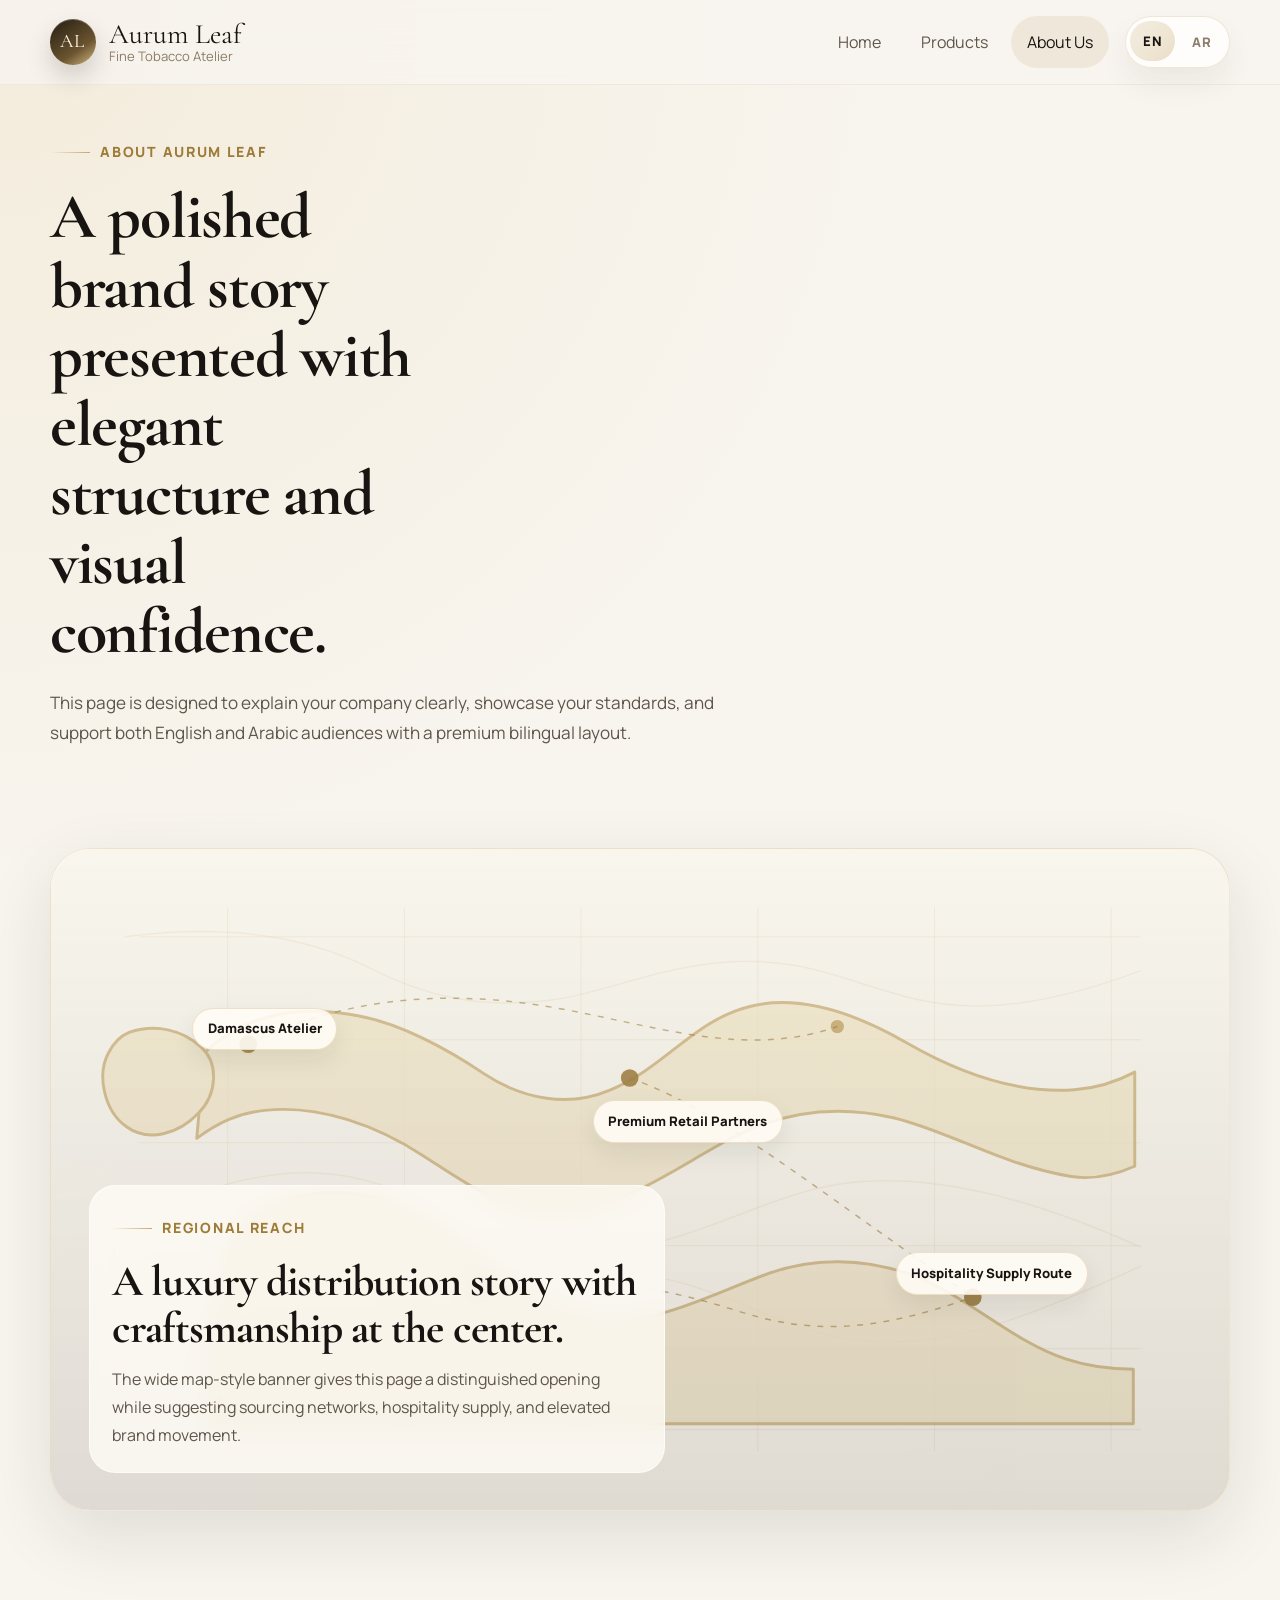
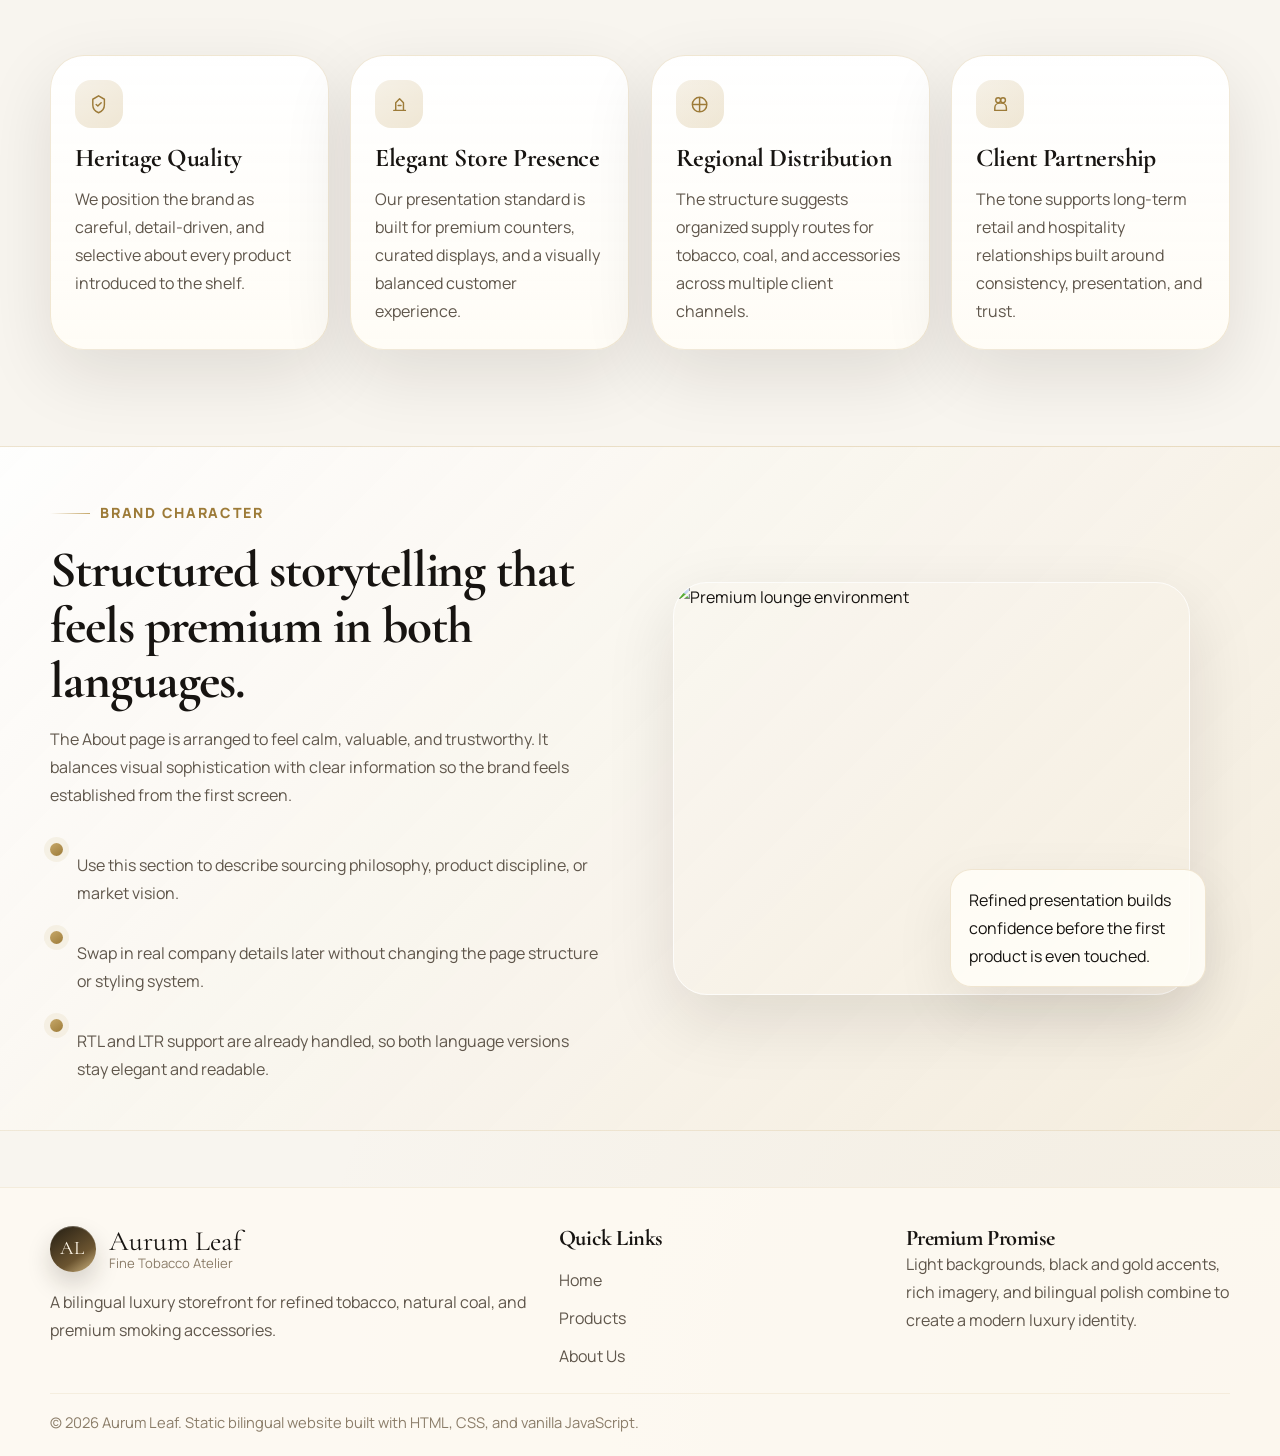
==== about.html @ be34b82a "first commit" ====
<!DOCTYPE html>
<html lang="en" dir="ltr">
<head>
  <meta charset="UTF-8">
  <meta name="viewport" content="width=device-width, initial-scale=1.0">
  <title>Aurum Leaf | About Us</title>
  <link rel="preconnect" href="https://fonts.googleapis.com">
  <link rel="preconnect" href="https://fonts.gstatic.com" crossorigin>
  <link href="https://fonts.googleapis.com/css2?family=Cormorant+Garamond:wght@500;600;700&family=Manrope:wght@400;500;600;700;800&family=Tajawal:wght@400;500;700;800&display=swap" rel="stylesheet">
  <link rel="stylesheet" href="style.css">
  <script src="script.js" defer></script>
</head>
<body data-page="about">
  <header class="site-header">
    <div class="container header-shell">
      <a class="brand" href="index.html" aria-label="Aurum Leaf">
        <span class="brand-mark">AL</span>
        <span class="brand-copy">
          <span class="brand-name">Aurum Leaf</span>
          <span class="brand-tagline" data-i18n="nav.brandTagline">Fine Tobacco Atelier</span>
        </span>
      </a>

      <button
        class="nav-toggle"
        type="button"
        data-nav-toggle
        aria-expanded="false"
        aria-controls="site-navigation-panel"
        aria-label="Open menu"
        data-i18n-aria-label="nav.menuLabel"
      >
        <span class="sr-only" data-i18n="nav.menuLabel">Open menu</span>
        <span class="nav-toggle__bars" aria-hidden="true">
          <span></span>
          <span></span>
          <span></span>
        </span>
      </button>

      <div class="nav-panel" id="site-navigation-panel" data-nav-panel>
        <nav class="site-nav" aria-label="Primary">
          <a class="nav-link" href="index.html" data-i18n="nav.home">Home</a>
          <a class="nav-link" href="products.html" data-i18n="nav.products">Products</a>
          <a class="nav-link is-active" href="about.html" aria-current="page" data-i18n="nav.about">About Us</a>
        </nav>

        <div class="header-actions">
          <div class="lang-switcher" aria-label="Language switcher">
            <button class="lang-option" type="button" data-lang-option="en">EN</button>
            <button class="lang-option" type="button" data-lang-option="ar">AR</button>
          </div>
        </div>
      </div>
    </div>
    <button class="nav-backdrop" type="button" data-nav-backdrop tabindex="-1" aria-hidden="true"></button>
  </header>

  <main>
    <section class="page-hero section section--tight">
      <div class="container">
        <div class="page-hero__shell reveal">
          <div class="page-hero__copy">
            <span class="eyebrow" data-i18n="about.hero.eyebrow">About Aurum Leaf</span>
            <h1 data-i18n="about.hero.title">A polished brand story presented with elegant structure and visual confidence.</h1>
            <p class="lead lead--compact" data-i18n="about.hero.text">This page is designed to explain your company clearly, showcase your standards, and support both English and Arabic audiences with a premium bilingual layout.</p>
          </div>
        </div>
      </div>
    </section>

    <section class="section section--compact">
      <div class="container">
        <div class="map-banner reveal">
          <div class="map-banner__content">
            <span class="eyebrow" data-i18n="about.banner.eyebrow">Regional Reach</span>
            <h2 data-i18n="about.banner.title">A luxury distribution story with craftsmanship at the center.</h2>
            <p data-i18n="about.banner.text">The wide map-style banner gives this page a distinguished opening while suggesting sourcing networks, hospitality supply, and elevated brand movement.</p>
          </div>

          <span class="map-tag map-tag--one" data-i18n="about.banner.tag1">Damascus Atelier</span>
          <span class="map-tag map-tag--two" data-i18n="about.banner.tag2">Premium Retail Partners</span>
          <span class="map-tag map-tag--three" data-i18n="about.banner.tag3">Hospitality Supply Route</span>
        </div>
      </div>
    </section>

    <section class="section">
      <div class="container">
        <div class="info-grid">
          <article class="lux-card info-card reveal">
            <span class="icon-badge" aria-hidden="true">
              <svg viewBox="0 0 24 24" fill="none">
                <path d="M12 3L18 6.5V12.5C18 16.1 15.7 19 12 20.4C8.3 19 6 16.1 6 12.5V6.5L12 3Z" stroke="currentColor" stroke-width="1.5"/>
                <path d="M9.5 11.8L11.2 13.5L14.7 10" stroke="currentColor" stroke-width="1.5" stroke-linecap="round" stroke-linejoin="round"/>
              </svg>
            </span>
            <h3 data-i18n="about.cards.card1.title">Heritage Quality</h3>
            <p data-i18n="about.cards.card1.text">We position the brand as careful, detail-driven, and selective about every product introduced to the shelf.</p>
          </article>

          <article class="lux-card info-card reveal">
            <span class="icon-badge" aria-hidden="true">
              <svg viewBox="0 0 24 24" fill="none">
                <path d="M6 18H18" stroke="currentColor" stroke-width="1.5" stroke-linecap="round"/>
                <path d="M8 18V10L12 6L16 10V18" stroke="currentColor" stroke-width="1.5" stroke-linejoin="round"/>
                <path d="M10.5 13H13.5" stroke="currentColor" stroke-width="1.5" stroke-linecap="round"/>
              </svg>
            </span>
            <h3 data-i18n="about.cards.card2.title">Elegant Store Presence</h3>
            <p data-i18n="about.cards.card2.text">Our presentation standard is built for premium counters, curated displays, and a visually balanced customer experience.</p>
          </article>

          <article class="lux-card info-card reveal">
            <span class="icon-badge" aria-hidden="true">
              <svg viewBox="0 0 24 24" fill="none">
                <path d="M5 12H19" stroke="currentColor" stroke-width="1.5" stroke-linecap="round"/>
                <path d="M12 5V19" stroke="currentColor" stroke-width="1.5" stroke-linecap="round"/>
                <circle cx="12" cy="12" r="7.5" stroke="currentColor" stroke-width="1.5"/>
              </svg>
            </span>
            <h3 data-i18n="about.cards.card3.title">Regional Distribution</h3>
            <p data-i18n="about.cards.card3.text">The structure suggests organized supply routes for tobacco, coal, and accessories across multiple client channels.</p>
          </article>

          <article class="lux-card info-card reveal">
            <span class="icon-badge" aria-hidden="true">
              <svg viewBox="0 0 24 24" fill="none">
                <path d="M6 15.5C6 12.7 8.2 10.5 11 10.5H13C15.8 10.5 18 12.7 18 15.5V18H6V15.5Z" stroke="currentColor" stroke-width="1.5"/>
                <circle cx="9.5" cy="7.5" r="2.5" stroke="currentColor" stroke-width="1.5"/>
                <circle cx="14.5" cy="7.5" r="2.5" stroke="currentColor" stroke-width="1.5"/>
              </svg>
            </span>
            <h3 data-i18n="about.cards.card4.title">Client Partnership</h3>
            <p data-i18n="about.cards.card4.text">The tone supports long-term retail and hospitality relationships built around consistency, presentation, and trust.</p>
          </article>
        </div>
      </div>
    </section>

    <section class="section section-contrast">
      <div class="container about-story">
        <div class="about-copy reveal">
          <span class="eyebrow" data-i18n="about.story.eyebrow">Brand Character</span>
          <h2 data-i18n="about.story.title">Structured storytelling that feels premium in both languages.</h2>
          <p data-i18n="about.story.text">The About page is arranged to feel calm, valuable, and trustworthy. It balances visual sophistication with clear information so the brand feels established from the first screen.</p>

          <div class="story-points">
            <div class="story-point">
              <span class="story-point__marker"></span>
              <p data-i18n="about.story.point1">Use this section to describe sourcing philosophy, product discipline, or market vision.</p>
            </div>
            <div class="story-point">
              <span class="story-point__marker"></span>
              <p data-i18n="about.story.point2">Swap in real company details later without changing the page structure or styling system.</p>
            </div>
            <div class="story-point">
              <span class="story-point__marker"></span>
              <p data-i18n="about.story.point3">RTL and LTR support are already handled, so both language versions stay elegant and readable.</p>
            </div>
          </div>
        </div>

        <div class="about-visual reveal">
          <figure class="about-figure">
            <img
              src="https://images.pexels.com/photos/28865193/pexels-photo-28865193.jpeg?auto=compress&cs=tinysrgb&w=1400"
              alt="Premium lounge environment"
              data-i18n-alt="about.images.storyAlt"
              loading="lazy"
            >
          </figure>
          <div class="quote-card" data-i18n="about.story.quote">Refined presentation builds confidence before the first product is even touched.</div>
        </div>
      </div>
    </section>
  </main>

  <footer class="site-footer">
    <div class="container footer-grid">
      <div>
        <a class="brand brand--footer" href="index.html" aria-label="Aurum Leaf">
          <span class="brand-mark">AL</span>
          <span class="brand-copy">
            <span class="brand-name">Aurum Leaf</span>
            <span class="brand-tagline" data-i18n="nav.brandTagline">Fine Tobacco Atelier</span>
          </span>
        </a>
        <p class="footer-text" data-i18n="footer.description">A bilingual luxury storefront for refined tobacco, natural coal, and premium smoking accessories.</p>
      </div>

      <div>
        <h2 class="footer-title" data-i18n="footer.linksTitle">Quick Links</h2>
        <div class="footer-links">
          <a href="index.html" data-i18n="nav.home">Home</a>
          <a href="products.html" data-i18n="nav.products">Products</a>
          <a href="about.html" data-i18n="nav.about">About Us</a>
        </div>
      </div>

      <div>
        <h2 class="footer-title" data-i18n="footer.promiseTitle">Premium Promise</h2>
        <p class="footer-text" data-i18n="footer.promiseText">Light backgrounds, black and gold accents, rich imagery, and bilingual polish combine to create a modern luxury identity.</p>
      </div>
    </div>

    <div class="container footer-bottom">
      <p class="footer-copy" data-footer-copy></p>
    </div>
  </footer>
</body>
</html>
---- style.css ----
:root {
  --bg: #f8f5ef;
  --bg-elevated: #fffdfa;
  --bg-soft: #f3ede2;
  --surface: rgba(255, 253, 248, 0.94);
  --surface-strong: rgba(255, 255, 255, 0.98);
  --text: #171411;
  --text-soft: #5f564b;
  --text-muted: #8b7d69;
  --border: rgba(198, 168, 106, 0.26);
  --border-strong: rgba(198, 168, 106, 0.5);
  --gold: #c6a86a;
  --gold-deep: #9d7b38;
  --shadow-soft: 0 22px 60px rgba(27, 19, 6, 0.08);
  --shadow-card: 0 24px 70px rgba(24, 18, 8, 0.11);
  --shadow-hover: 0 26px 80px rgba(18, 13, 5, 0.16);
  --radius-md: 22px;
  --radius-lg: 34px;
  --radius-full: 999px;
  --container: min(1180px, calc(100% - 2rem));
  --font-display: "Cormorant Garamond", Georgia, serif;
  --font-sans: "Manrope", "Segoe UI", sans-serif;
  --font-ar-heading: "Tajawal", sans-serif;
  --font-ar-body: "Tajawal", sans-serif;
  --transition: 240ms ease;
}

*,
*::before,
*::after {
  box-sizing: border-box;
}

html {
  scroll-behavior: smooth;
}

body {
  margin: 0;
  min-height: 100vh;
  background:
    radial-gradient(circle at top left, rgba(224, 196, 133, 0.18), transparent 28%),
    radial-gradient(circle at bottom right, rgba(198, 168, 106, 0.12), transparent 30%),
    var(--bg);
  color: var(--text);
  font-family: var(--font-sans);
  line-height: 1.75;
  text-align: start;
}

html[lang="ar"] body {
  font-family: var(--font-ar-body);
}

img {
  display: block;
  max-width: 100%;
}

a {
  color: inherit;
  text-decoration: none;
}

button,
input,
select {
  font: inherit;
}

button {
  border: 0;
  background: none;
  cursor: pointer;
}

h1,
h2,
h3,
h4 {
  margin: 0;
  font-family: var(--font-display);
  font-weight: 700;
  line-height: 1.08;
  letter-spacing: -0.02em;
}

html[lang="ar"] h1,
html[lang="ar"] h2,
html[lang="ar"] h3,
html[lang="ar"] h4,
html[lang="ar"] .eyebrow,
html[lang="ar"] .footer-title,
html[lang="ar"] .brand-name {
  font-family: var(--font-ar-heading);
  letter-spacing: 0;
}

p {
  margin: 0;
}

::selection {
  background: rgba(198, 168, 106, 0.28);
}

.container {
  width: var(--container);
  margin-inline: auto;
}

.section {
  padding-block: 4.5rem;
}

.section--compact {
  padding-block: 2.75rem 4.5rem;
}

.section--tight {
  padding-block: 2rem 3.5rem;
}

.section-contrast {
  position: relative;
}

.section-contrast::before {
  content: "";
  position: absolute;
  inset: 1.5rem 0;
  background:
    linear-gradient(135deg, rgba(255, 255, 255, 0.92), rgba(244, 236, 220, 0.8)),
    var(--bg-soft);
  border-block: 1px solid var(--border);
  z-index: -1;
}

.site-header {
  position: sticky;
  top: 0;
  z-index: 30;
  backdrop-filter: blur(18px);
  background: rgba(248, 245, 239, 0.82);
  border-bottom: 1px solid rgba(198, 168, 106, 0.14);
}

.header-shell {
  display: flex;
  align-items: center;
  justify-content: space-between;
  gap: 1.25rem;
  padding-block: 1rem;
}

.brand {
  display: inline-flex;
  align-items: center;
  gap: 0.85rem;
  min-width: 0;
}

.brand-mark {
  display: grid;
  place-items: center;
  inline-size: 2.85rem;
  block-size: 2.85rem;
  border-radius: 50%;
  background: linear-gradient(145deg, #231d12, #6b5430 65%, #d4ba85);
  color: #fff7e8;
  font-family: var(--font-display);
  font-size: 1.2rem;
  letter-spacing: 0.08em;
  box-shadow: inset 0 1px 0 rgba(255, 255, 255, 0.25), 0 12px 24px rgba(35, 29, 18, 0.18);
}

.brand-copy {
  display: flex;
  flex-direction: column;
  min-width: 0;
}

.brand-name {
  font-family: var(--font-display);
  font-size: 1.75rem;
  line-height: 1;
}

.brand-tagline {
  color: var(--text-muted);
  font-size: 0.82rem;
  line-height: 1.25;
}

html[lang="ar"] .brand-tagline,
html[lang="ar"] .nav-link,
html[lang="ar"] .button,
html[lang="ar"] .lang-option {
  font-family: var(--font-ar-body);
}

.site-nav {
  display: flex;
  flex-wrap: wrap;
  justify-content: center;
  gap: 0.45rem;
}

.nav-panel {
  display: flex;
  align-items: center;
  gap: 1rem;
}

.nav-toggle,
.nav-backdrop {
  display: none;
}

.nav-toggle {
  align-items: center;
  justify-content: center;
  inline-size: 3.25rem;
  block-size: 3.25rem;
  border: 1px solid var(--border);
  border-radius: 50%;
  background: rgba(255, 255, 255, 0.84);
  box-shadow: 0 16px 34px rgba(35, 29, 18, 0.08);
  transition: transform var(--transition), box-shadow var(--transition), border-color var(--transition);
}

.nav-toggle:hover,
.nav-toggle:focus-visible {
  transform: translateY(-2px);
  border-color: var(--border-strong);
  box-shadow: 0 20px 38px rgba(35, 29, 18, 0.12);
}

.nav-toggle__bars {
  display: inline-flex;
  flex-direction: column;
  gap: 0.28rem;
}

.nav-toggle__bars span {
  display: block;
  inline-size: 1.1rem;
  block-size: 2px;
  border-radius: 999px;
  background: var(--text);
  transition: transform var(--transition), opacity var(--transition);
}

.sr-only {
  position: absolute;
  inline-size: 1px;
  block-size: 1px;
  padding: 0;
  margin: -1px;
  overflow: hidden;
  clip: rect(0, 0, 0, 0);
  white-space: nowrap;
  border: 0;
}

.nav-link {
  padding: 0.75rem 1rem;
  border-radius: var(--radius-full);
  color: var(--text-soft);
  transition: color var(--transition), background-color var(--transition), transform var(--transition);
}

.nav-link:hover,
.nav-link:focus-visible {
  color: var(--text);
  background: rgba(198, 168, 106, 0.11);
  transform: translateY(-1px);
}

.nav-link.is-active {
  color: var(--text);
  background: rgba(198, 168, 106, 0.16);
}

.header-actions {
  display: flex;
  align-items: center;
}

.lang-switcher {
  display: inline-flex;
  align-items: center;
  gap: 0.25rem;
  padding: 0.28rem;
  direction: ltr;
  border: 1px solid var(--border);
  border-radius: var(--radius-full);
  background: rgba(255, 255, 255, 0.82);
  box-shadow: 0 16px 30px rgba(35, 29, 18, 0.06);
}

.lang-option {
  padding: 0.55rem 0.8rem;
  border-radius: var(--radius-full);
  color: var(--text-muted);
  font-size: 0.82rem;
  font-weight: 800;
  letter-spacing: 0.06em;
  transition: background-color var(--transition), color var(--transition), transform var(--transition);
}

.lang-option:hover,
.lang-option:focus-visible {
  color: var(--text);
}

.lang-option.is-active {
  background: linear-gradient(135deg, rgba(198, 168, 106, 0.18), rgba(198, 168, 106, 0.36));
  color: var(--text);
  transform: translateY(-1px);
}

.hero {
  padding-block: 4.5rem 3rem;
}

.hero-grid {
  display: grid;
  grid-template-columns: minmax(0, 1.02fr) minmax(0, 0.98fr);
  align-items: center;
  gap: 3rem;
}

.eyebrow {
  display: inline-flex;
  align-items: center;
  gap: 0.65rem;
  margin-bottom: 1.1rem;
  color: var(--gold-deep);
  font-size: 0.88rem;
  font-weight: 800;
  letter-spacing: 0.12em;
  text-transform: uppercase;
}

.eyebrow::before {
  content: "";
  inline-size: 2.5rem;
  block-size: 1px;
  background: linear-gradient(to right, transparent, var(--gold));
}

.hero-copy h1,
.page-hero h1 {
  max-width: 12ch;
  font-size: clamp(3rem, 5vw, 5.4rem);
}

.lead {
  max-width: 62ch;
  margin-top: 1.35rem;
  color: var(--text-soft);
  font-size: 1.07rem;
}

.lead--compact {
  max-width: 70ch;
}

.hero-actions,
.cta-actions {
  display: flex;
  flex-wrap: wrap;
  gap: 1rem;
  margin-top: 2rem;
}

.button {
  display: inline-flex;
  align-items: center;
  justify-content: center;
  min-inline-size: 11.5rem;
  padding: 0.95rem 1.45rem;
  border-radius: var(--radius-full);
  border: 1px solid transparent;
  font-weight: 800;
  letter-spacing: 0.02em;
  transition: transform var(--transition), box-shadow var(--transition), background-color var(--transition), border-color var(--transition), color var(--transition);
}

.button:hover,
.button:focus-visible {
  transform: translateY(-3px);
}

.button-primary {
  border-color: rgba(198, 168, 106, 0.38);
  background:
    linear-gradient(135deg, rgba(255, 255, 255, 0.98) 0%, rgba(251, 245, 229, 0.98) 32%, rgba(226, 196, 133, 0.96) 68%, rgba(255, 253, 247, 0.98) 100%);
  color: var(--text);
  box-shadow: 0 18px 40px rgba(198, 168, 106, 0.22);
}

.button-primary:hover,
.button-primary:focus-visible {
  border-color: rgba(198, 168, 106, 0.56);
  box-shadow: 0 22px 48px rgba(198, 168, 106, 0.28);
}

.button-secondary {
  border-color: rgba(23, 20, 17, 0.12);
  background: rgba(255, 255, 255, 0.84);
  color: var(--text);
  box-shadow: 0 16px 32px rgba(23, 20, 17, 0.06);
}

.button-secondary:hover,
.button-secondary:focus-visible {
  border-color: var(--border-strong);
}

.hero-stats {
  display: grid;
  grid-template-columns: repeat(3, minmax(0, 1fr));
  gap: 1rem;
  margin-top: 2.35rem;
}

.stat-card {
  padding: 1.3rem;
  border: 1px solid var(--border);
  border-radius: var(--radius-md);
  background: var(--surface);
  box-shadow: var(--shadow-soft);
}

.stat-card strong {
  display: block;
  margin-bottom: 0.35rem;
  font-size: 1.7rem;
  font-weight: 800;
}

.stat-card span {
  color: var(--text-soft);
  font-size: 0.92rem;
}

.hero-visual {
  position: relative;
  min-height: 42rem;
}

.hero-glow {
  position: absolute;
  border-radius: 50%;
  filter: blur(10px);
}

.hero-glow--top {
  inset-block-start: 0.5rem;
  inset-inline-start: 2rem;
  inline-size: 14rem;
  block-size: 14rem;
  background: rgba(198, 168, 106, 0.22);
}

.hero-glow--bottom {
  inset-block-end: 1rem;
  inset-inline-end: 1rem;
  inline-size: 12rem;
  block-size: 12rem;
  background: rgba(23, 20, 17, 0.08);
}

.hero-card {
  position: absolute;
  overflow: hidden;
  border-radius: 2rem;
  border: 1px solid rgba(255, 255, 255, 0.75);
  background: rgba(255, 255, 255, 0.42);
  box-shadow: var(--shadow-card);
}

.hero-card img,
.category-media img,
.story-figure img,
.editorial-media img,
.product-media img,
.about-figure img {
  inline-size: 100%;
  block-size: 100%;
  object-fit: cover;
}

.hero-card--large {
  inset-block-start: 1rem;
  inset-inline-end: 3.5rem;
  inline-size: min(100%, 29rem);
  block-size: 32rem;
}

.hero-card--upper {
  inset-block-start: 0;
  inset-inline-start: 0;
  inline-size: 12rem;
  block-size: 15rem;
}

.hero-card--lower {
  inset-block-end: 0;
  inset-inline-start: 4.5rem;
  inline-size: 12rem;
  block-size: 14rem;
}

.floating-brief {
  position: absolute;
  inset-block-end: 2.25rem;
  inset-inline-start: 0;
  max-inline-size: 17rem;
  padding: 1.25rem 1.35rem;
  border: 1px solid var(--border);
  border-radius: 1.5rem;
  background: rgba(255, 252, 245, 0.92);
  box-shadow: var(--shadow-card);
}

.floating-label {
  display: inline-block;
  margin-bottom: 0.55rem;
  color: var(--gold-deep);
  font-size: 0.82rem;
  font-weight: 800;
  letter-spacing: 0.08em;
  text-transform: uppercase;
}

.section-heading {
  max-width: 48rem;
  margin-bottom: 2rem;
}

.section-heading h2 {
  font-size: clamp(2.25rem, 4vw, 3.65rem);
}

.section-heading p {
  margin-top: 1rem;
  color: var(--text-soft);
}

.lux-card {
  overflow: hidden;
  border: 1px solid var(--border);
  border-radius: var(--radius-lg);
  background:
    linear-gradient(180deg, rgba(255, 255, 255, 0.96), rgba(255, 252, 245, 0.9)),
    var(--surface-strong);
  box-shadow: var(--shadow-card);
  transition: transform 280ms ease, box-shadow 280ms ease, border-color 280ms ease;
}

.lux-card:hover,
.lux-card:focus-within {
  transform: translateY(-8px);
  border-color: var(--border-strong);
  box-shadow: var(--shadow-hover);
}

.category-grid,
.showcase-grid,
.info-grid,
.product-grid {
  display: grid;
  gap: 1.35rem;
}

.category-grid {
  grid-template-columns: repeat(3, minmax(0, 1fr));
}

.category-card {
  display: flex;
  flex-direction: column;
}

.category-media {
  aspect-ratio: 4 / 3;
}

.category-body,
.highlight-card,
.info-card,
.product-body {
  padding: 1.5rem;
}

.icon-badge {
  display: inline-grid;
  place-items: center;
  inline-size: 3rem;
  block-size: 3rem;
  margin-bottom: 1rem;
  border-radius: 1rem;
  background: linear-gradient(145deg, rgba(198, 168, 106, 0.16), rgba(198, 168, 106, 0.28));
  color: var(--gold-deep);
}

.icon-badge svg,
.feature-icon svg {
  inline-size: 1.45rem;
  block-size: 1.45rem;
}

.category-body h3,
.highlight-card h3,
.info-card h3,
.product-body h3,
.feature-card h3 {
  font-size: 1.6rem;
}

.category-body p,
.highlight-card p,
.info-card p,
.product-body p,
.feature-card p {
  margin-top: 0.8rem;
  color: var(--text-soft);
}

.category-meta {
  display: inline-flex;
  margin-top: 1rem;
  padding: 0.45rem 0.8rem;
  border-radius: var(--radius-full);
  background: rgba(198, 168, 106, 0.12);
  color: var(--gold-deep);
  font-size: 0.88rem;
  font-weight: 700;
}

.story-grid,
.editorial-panel,
.about-story {
  display: grid;
  grid-template-columns: minmax(0, 0.96fr) minmax(0, 1.04fr);
  align-items: center;
  gap: 2rem;
}

.story-media,
.about-visual {
  position: relative;
}

.story-figure,
.about-figure {
  overflow: hidden;
  border-radius: var(--radius-lg);
  border: 1px solid rgba(255, 255, 255, 0.75);
  box-shadow: var(--shadow-card);
}

.story-figure {
  aspect-ratio: 4 / 5;
}

.about-figure {
  aspect-ratio: 5 / 4;
}

.story-badge,
.quote-card {
  position: absolute;
  inset-block-end: 1.5rem;
  inset-inline-end: 1.5rem;
  max-inline-size: 16rem;
  padding: 1rem 1.15rem;
  border-radius: 1.35rem;
  border: 1px solid var(--border);
  background: rgba(255, 253, 247, 0.9);
  box-shadow: var(--shadow-soft);
  color: var(--text);
}

.story-copy h2,
.editorial-copy h2,
.about-copy h2 {
  font-size: clamp(2.15rem, 4vw, 3.45rem);
}

.story-copy p,
.editorial-copy p,
.about-copy p {
  margin-top: 1rem;
  color: var(--text-soft);
}

.feature-stack,
.story-points {
  display: grid;
  gap: 1rem;
  margin-top: 1.6rem;
}

.feature-card {
  display: flex;
  align-items: flex-start;
  gap: 1rem;
  padding: 1.15rem 1.2rem;
  border: 1px solid var(--border);
  border-radius: 1.4rem;
  background: rgba(255, 255, 255, 0.8);
}

.feature-icon {
  display: inline-grid;
  place-items: center;
  flex: 0 0 auto;
  inline-size: 3rem;
  block-size: 3rem;
  border-radius: 1rem;
  background: rgba(198, 168, 106, 0.15);
  color: var(--gold-deep);
}

.showcase-grid {
  grid-template-columns: repeat(3, minmax(0, 1fr));
  margin-bottom: 1.35rem;
}

.editorial-panel {
  overflow: hidden;
  padding: 1.2rem;
  border: 1px solid var(--border);
  border-radius: calc(var(--radius-lg) + 0.4rem);
  background:
    linear-gradient(135deg, rgba(255, 255, 255, 0.94), rgba(244, 236, 219, 0.86)),
    var(--surface-strong);
  box-shadow: var(--shadow-card);
}

.editorial-copy {
  padding: 1.1rem;
}

.editorial-media {
  overflow: hidden;
  min-height: 25rem;
  border-radius: 1.85rem;
}

.cta-band {
  display: flex;
  flex-wrap: wrap;
  align-items: center;
  justify-content: space-between;
  gap: 1.5rem;
  padding: 2rem;
  border: 1px solid var(--border);
  border-radius: calc(var(--radius-lg) + 0.25rem);
  background:
    linear-gradient(135deg, rgba(255, 255, 255, 0.97), rgba(241, 232, 213, 0.9)),
    var(--surface-strong);
  box-shadow: var(--shadow-card);
}

.page-hero {
  padding-block-start: 3rem;
}

.page-hero__shell {
  display: grid;
  gap: 1rem;
}

.page-ribbons {
  display: flex;
  flex-wrap: wrap;
  gap: 0.75rem;
}

.ribbon-chip {
  display: inline-flex;
  align-items: center;
  padding: 0.58rem 0.95rem;
  border-radius: var(--radius-full);
  background: rgba(198, 168, 106, 0.12);
  color: var(--gold-deep);
  font-size: 0.88rem;
  font-weight: 700;
}

.filter-shell {
  padding: 1.5rem;
  border: 1px solid var(--border);
  border-radius: calc(var(--radius-lg) + 0.2rem);
  background: rgba(255, 255, 255, 0.88);
  box-shadow: var(--shadow-card);
}

.filter-grid {
  display: grid;
  grid-template-columns: minmax(0, 1.25fr) repeat(2, minmax(0, 0.7fr));
  gap: 1rem;
}

.filter-control {
  display: flex;
  flex-direction: column;
  gap: 0.55rem;
}

.filter-control label {
  color: var(--text);
  font-size: 0.95rem;
  font-weight: 700;
}

.filter-control input,
.filter-control select {
  inline-size: 100%;
  padding: 0.95rem 1rem;
  border: 1px solid rgba(23, 20, 17, 0.08);
  border-radius: 1rem;
  background: rgba(248, 245, 239, 0.95);
  color: var(--text);
  transition: border-color var(--transition), box-shadow var(--transition), transform var(--transition);
}

.filter-control input:focus,
.filter-control select:focus {
  outline: none;
  border-color: var(--border-strong);
  box-shadow: 0 0 0 4px rgba(198, 168, 106, 0.14);
}

.results-meta {
  display: flex;
  flex-wrap: wrap;
  align-items: center;
  justify-content: space-between;
  gap: 0.8rem;
  margin-top: 1.1rem;
  padding-top: 1.1rem;
  border-top: 1px solid rgba(198, 168, 106, 0.18);
}

.results-meta p {
  color: var(--text-soft);
}

.results-count {
  color: var(--text);
  font-size: 1rem;
}

.product-grid {
  grid-template-columns: repeat(4, minmax(0, 1fr));
  margin-top: 1.5rem;
}

.product-card {
  display: flex;
  flex-direction: column;
  overflow: hidden;
  border: 1px solid var(--border);
  border-radius: 2rem;
  background: rgba(255, 255, 255, 0.92);
  box-shadow: var(--shadow-card);
  transition: transform 280ms ease, box-shadow 280ms ease, border-color 280ms ease;
}

.product-card:hover,
.product-card:focus-visible {
  transform: translateY(-8px);
  border-color: var(--border-strong);
  box-shadow: var(--shadow-hover);
}

.product-link {
  color: inherit;
}

.product-media {
  position: relative;
  aspect-ratio: 4 / 4.2;
  overflow: hidden;
}

.product-type-badge {
  position: absolute;
  inset-block-start: 1rem;
  inset-inline-start: 1rem;
  padding: 0.45rem 0.8rem;
  border-radius: var(--radius-full);
  background: rgba(255, 252, 245, 0.92);
  border: 1px solid var(--border);
  color: var(--gold-deep);
  font-size: 0.82rem;
  font-weight: 800;
}

.product-body {
  display: flex;
  flex-direction: column;
  gap: 0.95rem;
  flex: 1;
}

.product-meta {
  display: flex;
  flex-wrap: wrap;
  gap: 0.6rem;
}

.product-meta span {
  padding: 0.42rem 0.72rem;
  border-radius: var(--radius-full);
  background: rgba(198, 168, 106, 0.11);
  color: var(--text-soft);
  font-size: 0.82rem;
  font-weight: 700;
}

.product-link__footer {
  display: inline-flex;
  align-items: center;
  gap: 0.55rem;
  margin-top: auto;
  color: var(--gold-deep);
  font-size: 0.9rem;
  font-weight: 800;
}

.product-link__footer::after {
  content: "›";
  font-size: 1.15rem;
}

html[dir="rtl"] .product-link__footer::after {
  content: "‹";
}

.product-empty {
  grid-column: 1 / -1;
  padding: 2rem;
  border: 1px dashed var(--border-strong);
  border-radius: var(--radius-lg);
  background: rgba(255, 255, 255, 0.76);
  text-align: center;
}

.product-empty h3 {
  font-size: 2rem;
}

.product-empty p {
  margin-top: 0.75rem;
  color: var(--text-soft);
}

.product-detail-shell {
  display: grid;
  grid-template-columns: minmax(0, 0.92fr) minmax(0, 1.08fr);
  gap: 1.5rem;
  align-items: start;
}

.detail-gallery,
.detail-copy {
  border: 1px solid var(--border);
  border-radius: calc(var(--radius-lg) + 0.15rem);
  background:
    linear-gradient(180deg, rgba(255, 255, 255, 0.96), rgba(255, 252, 245, 0.9)),
    var(--surface-strong);
  box-shadow: var(--shadow-card);
}

.detail-gallery {
  padding: 1.1rem;
}

.detail-stage {
  position: relative;
  aspect-ratio: 4 / 4.4;
  overflow: hidden;
  border-radius: 1.85rem;
  background: rgba(245, 238, 225, 0.92);
}

.detail-stage img {
  inline-size: 100%;
  block-size: 100%;
  object-fit: cover;
}

.detail-gallery__actions {
  position: absolute;
  inset-inline: 1rem;
  inset-block-end: 1rem;
  display: flex;
  align-items: center;
  justify-content: space-between;
  gap: 0.8rem;
}

.detail-counter {
  padding: 0.45rem 0.8rem;
  border-radius: var(--radius-full);
  background: rgba(255, 252, 246, 0.88);
  border: 1px solid rgba(198, 168, 106, 0.24);
  color: var(--text);
  font-size: 0.84rem;
  font-weight: 800;
}

.detail-controls {
  display: flex;
  gap: 0.6rem;
}

.detail-control {
  display: inline-grid;
  place-items: center;
  inline-size: 2.8rem;
  block-size: 2.8rem;
  border: 1px solid rgba(198, 168, 106, 0.3);
  border-radius: 50%;
  background: rgba(255, 252, 246, 0.9);
  color: var(--text);
  font-size: 1.2rem;
  font-weight: 800;
  box-shadow: 0 12px 26px rgba(35, 29, 18, 0.08);
  transition: transform var(--transition), box-shadow var(--transition), border-color var(--transition);
}

.detail-control:hover,
.detail-control:focus-visible {
  transform: translateY(-2px);
  border-color: var(--border-strong);
  box-shadow: 0 16px 30px rgba(35, 29, 18, 0.12);
}

.detail-thumbnails {
  display: grid;
  grid-template-columns: repeat(3, minmax(0, 1fr));
  gap: 0.75rem;
  margin-top: 0.95rem;
}

.detail-thumbnail {
  overflow: hidden;
  padding: 0;
  border: 1px solid rgba(198, 168, 106, 0.22);
  border-radius: 1.2rem;
  background: rgba(255, 255, 255, 0.84);
  opacity: 0.8;
  transition: transform var(--transition), opacity var(--transition), border-color var(--transition), box-shadow var(--transition);
}

.detail-thumbnail img {
  inline-size: 100%;
  aspect-ratio: 1 / 1;
  object-fit: cover;
}

.detail-thumbnail.is-active,
.detail-thumbnail:hover,
.detail-thumbnail:focus-visible {
  opacity: 1;
  transform: translateY(-2px);
  border-color: var(--border-strong);
  box-shadow: 0 16px 30px rgba(35, 29, 18, 0.08);
}

.detail-copy {
  padding: 1.65rem;
}

.detail-topbar {
  display: flex;
  flex-wrap: wrap;
  justify-content: space-between;
  gap: 1rem;
  margin-bottom: 1.1rem;
}

.detail-back {
  display: inline-flex;
  align-items: center;
  gap: 0.45rem;
  color: var(--gold-deep);
  font-size: 0.92rem;
  font-weight: 800;
}

.detail-back::before {
  content: "‹";
  font-size: 1.2rem;
}

html[dir="rtl"] .detail-back::before {
  content: "›";
}

.detail-category {
  display: inline-flex;
  align-items: center;
  padding: 0.45rem 0.8rem;
  border-radius: var(--radius-full);
  background: rgba(198, 168, 106, 0.12);
  color: var(--gold-deep);
  font-size: 0.84rem;
  font-weight: 800;
}

.detail-copy h2 {
  font-size: clamp(2.4rem, 4vw, 3.9rem);
}

.detail-subtitle {
  margin-top: 0.85rem;
  color: var(--gold-deep);
  font-size: 1.02rem;
  font-weight: 700;
}

.detail-description {
  margin-top: 1rem;
  color: var(--text-soft);
}

.detail-meta {
  display: flex;
  flex-wrap: wrap;
  gap: 0.75rem;
  margin-top: 1.35rem;
}

.detail-meta span {
  padding: 0.55rem 0.85rem;
  border-radius: var(--radius-full);
  background: rgba(198, 168, 106, 0.11);
  color: var(--text);
  font-size: 0.88rem;
  font-weight: 700;
}

.detail-block {
  margin-top: 1.25rem;
  padding: 1.25rem;
  border: 1px solid rgba(198, 168, 106, 0.2);
  border-radius: 1.4rem;
  background: rgba(255, 255, 255, 0.78);
}

.detail-block h3 {
  font-size: 1.5rem;
}

.detail-block p {
  margin-top: 0.8rem;
  color: var(--text-soft);
}

.detail-highlights {
  display: grid;
  gap: 0.85rem;
  margin: 1rem 0 0;
  padding: 0;
  list-style: none;
}

.detail-highlights li {
  display: flex;
  align-items: flex-start;
  gap: 0.75rem;
  color: var(--text-soft);
}

.detail-highlights li::before {
  content: "";
  flex: 0 0 auto;
  inline-size: 0.75rem;
  block-size: 0.75rem;
  margin-top: 0.45rem;
  border-radius: 50%;
  background: linear-gradient(145deg, var(--gold), var(--gold-deep));
  box-shadow: 0 0 0 5px rgba(198, 168, 106, 0.12);
}

.detail-not-found {
  padding: 2rem;
  border: 1px solid var(--border);
  border-radius: calc(var(--radius-lg) + 0.15rem);
  background: rgba(255, 255, 255, 0.88);
  box-shadow: var(--shadow-card);
  text-align: center;
}

.detail-not-found h2 {
  font-size: 2.35rem;
}

.detail-not-found p {
  margin-top: 0.85rem;
  color: var(--text-soft);
}

.detail-not-found .button {
  margin-top: 1.4rem;
}

.map-banner {
  position: relative;
  overflow: hidden;
  display: flex;
  align-items: flex-end;
  aspect-ratio: 16 / 9;
  padding: clamp(1.5rem, 3vw, 2.35rem);
  border: 1px solid var(--border);
  border-radius: calc(var(--radius-lg) + 0.4rem);
  background:
    linear-gradient(145deg, rgba(255, 255, 255, 0.94), rgba(244, 236, 219, 0.8)),
    var(--surface-strong);
  box-shadow: var(--shadow-card);
}

.map-banner::before {
  content: "";
  position: absolute;
  inset: 0;
  background:
    linear-gradient(180deg, rgba(255, 255, 255, 0.05), rgba(23, 20, 17, 0.12)),
    url("./assets/world-map.svg") center/cover no-repeat;
  opacity: 0.95;
}

.map-banner__content {
  position: relative;
  z-index: 1;
  max-inline-size: 36rem;
  padding: 1.4rem;
  border: 1px solid rgba(255, 255, 255, 0.65);
  border-radius: 1.65rem;
  background: rgba(255, 253, 247, 0.78);
  backdrop-filter: blur(10px);
}

.map-banner__content h2 {
  font-size: clamp(2rem, 3.4vw, 3.35rem);
}

.map-banner__content p {
  margin-top: 0.85rem;
  color: var(--text-soft);
}

.map-tag {
  position: absolute;
  z-index: 1;
  padding: 0.55rem 0.9rem;
  border-radius: var(--radius-full);
  border: 1px solid rgba(198, 168, 106, 0.32);
  background: rgba(255, 252, 246, 0.9);
  color: var(--text);
  font-size: 0.82rem;
  font-weight: 800;
  box-shadow: 0 10px 24px rgba(23, 20, 17, 0.08);
}

.map-tag--one {
  top: 24%;
  left: 12%;
}

.map-tag--two {
  top: 38%;
  left: 46%;
}

.map-tag--three {
  top: 61%;
  right: 12%;
}

.info-grid {
  grid-template-columns: repeat(4, minmax(0, 1fr));
}

.story-point {
  display: flex;
  align-items: flex-start;
  gap: 0.85rem;
}

.story-point__marker {
  flex: 0 0 auto;
  inline-size: 0.82rem;
  block-size: 0.82rem;
  margin-top: 0.5rem;
  border-radius: 50%;
  background: linear-gradient(145deg, var(--gold), var(--gold-deep));
  box-shadow: 0 0 0 6px rgba(198, 168, 106, 0.12);
}

.site-footer {
  margin-top: 2rem;
  padding-block: 2.4rem 1.3rem;
  border-top: 1px solid rgba(198, 168, 106, 0.16);
  background: rgba(255, 251, 243, 0.76);
}

.footer-grid {
  display: grid;
  grid-template-columns: minmax(0, 1.2fr) repeat(2, minmax(0, 0.8fr));
  gap: 1.4rem;
}

.brand--footer {
  margin-bottom: 1rem;
}

.footer-title {
  font-size: 1.4rem;
}

.footer-text {
  color: var(--text-soft);
}

.footer-links {
  display: grid;
  gap: 0.65rem;
  margin-top: 0.95rem;
}

.footer-links a {
  color: var(--text-soft);
  transition: color var(--transition), transform var(--transition);
}

.footer-links a:hover,
.footer-links a:focus-visible {
  color: var(--gold-deep);
  transform: translateX(3px);
}

html[dir="rtl"] .footer-links a:hover,
html[dir="rtl"] .footer-links a:focus-visible {
  transform: translateX(-3px);
}

.footer-bottom {
  margin-top: 1.4rem;
  padding-top: 1rem;
  border-top: 1px solid rgba(198, 168, 106, 0.14);
}

.footer-copy {
  color: var(--text-muted);
  font-size: 0.92rem;
}

.reveal {
  opacity: 0;
  transform: translateY(28px);
  transition: opacity 600ms ease, transform 600ms ease;
  transition-delay: var(--delay, 0s);
}

.reveal.is-visible {
  opacity: 1;
  transform: translateY(0);
}

:focus-visible {
  outline: 3px solid rgba(198, 168, 106, 0.42);
  outline-offset: 3px;
}

@media (max-width: 1120px) {
  .hero-grid,
  .story-grid,
  .editorial-panel,
  .about-story,
  .product-detail-shell {
    grid-template-columns: 1fr;
  }

  .hero-visual {
    min-height: 35rem;
  }

  .hero-card--large {
    inset-inline-end: 1rem;
  }

  .category-grid,
  .showcase-grid,
  .info-grid,
  .product-grid {
    grid-template-columns: repeat(2, minmax(0, 1fr));
  }

  .filter-grid,
  .footer-grid {
    grid-template-columns: 1fr;
  }
}

@media (max-width: 820px) {
  .section {
    padding-block: 3.75rem;
  }

  .header-shell {
    display: grid;
    grid-template-columns: minmax(0, 1fr) auto;
    align-items: center;
  }

  .nav-toggle {
    display: inline-flex;
  }

  .nav-panel {
    position: fixed;
    inset-block-start: 5.6rem;
    inset-inline: 1rem;
    z-index: 40;
    flex-direction: column;
    align-items: stretch;
    gap: 1rem;
    padding: 1rem;
    border: 1px solid var(--border);
    border-radius: 1.6rem;
    background: rgba(255, 252, 246, 0.97);
    box-shadow: 0 26px 60px rgba(18, 13, 5, 0.16);
    opacity: 0;
    pointer-events: none;
    transform: translateY(-14px) scale(0.98);
    transition: opacity var(--transition), transform var(--transition);
  }

  .site-nav {
    flex-direction: column;
    align-items: stretch;
  }

  .nav-link {
    text-align: center;
  }

  .header-actions {
    justify-content: center;
  }

  .nav-backdrop {
    position: fixed;
    inset: 0;
    z-index: 35;
    display: block;
    background: rgba(23, 20, 17, 0.18);
    opacity: 0;
    pointer-events: none;
    transition: opacity var(--transition);
  }

  body.nav-open {
    overflow: hidden;
  }

  body.nav-open .nav-panel {
    opacity: 1;
    pointer-events: auto;
    transform: translateY(0) scale(1);
  }

  body.nav-open .nav-backdrop {
    opacity: 1;
    pointer-events: auto;
  }

  body.nav-open .nav-toggle__bars span:nth-child(1) {
    transform: translateY(6px) rotate(45deg);
  }

  body.nav-open .nav-toggle__bars span:nth-child(2) {
    opacity: 0;
  }

  body.nav-open .nav-toggle__bars span:nth-child(3) {
    transform: translateY(-6px) rotate(-45deg);
  }

  .hero-copy h1,
  .page-hero h1 {
    max-width: none;
  }

  .hero-stats {
    grid-template-columns: 1fr;
  }

  .hero-visual {
    min-height: 31rem;
  }

  .hero-card--large {
    inline-size: 80%;
    block-size: 24rem;
  }

  .hero-card--upper,
  .hero-card--lower {
    inline-size: 9rem;
    block-size: 11rem;
  }

  .floating-brief,
  .story-badge,
  .quote-card {
    position: static;
    max-inline-size: none;
    margin-top: 1rem;
  }

  .map-banner {
    aspect-ratio: 1 / 1;
    align-items: flex-end;
  }

  .map-tag {
    font-size: 0.74rem;
  }

  .detail-copy {
    padding: 1.35rem;
  }
}

@media (max-width: 640px) {
  .container {
    width: min(100% - 1.25rem, 1180px);
  }

  .hero {
    padding-block-start: 3.25rem;
  }

  .hero-visual {
    min-height: 26rem;
  }

  .hero-card--large {
    position: relative;
    inset: auto;
    inline-size: 100%;
    block-size: 19rem;
  }

  .hero-card--upper,
  .hero-card--lower {
    display: none;
  }

  .category-grid,
  .showcase-grid,
  .info-grid,
  .product-grid {
    grid-template-columns: 1fr;
  }

  .detail-thumbnails {
    grid-template-columns: repeat(2, minmax(0, 1fr));
  }

  .detail-gallery__actions,
  .detail-topbar,
  .detail-meta {
    gap: 0.75rem;
  }

  .cta-band {
    padding: 1.5rem;
  }

  .button {
    inline-size: 100%;
  }

  .map-banner__content {
    padding: 1.15rem;
  }

  .map-tag--one {
    top: 12%;
    left: 7%;
  }

  .map-tag--two {
    top: 28%;
    left: 38%;
  }

  .map-tag--three {
    top: 52%;
    right: 7%;
  }
}

@media (prefers-reduced-motion: reduce) {
  html {
    scroll-behavior: auto;
  }

  *,
  *::before,
  *::after {
    animation-duration: 0.01ms !important;
    animation-iteration-count: 1 !important;
    transition-duration: 0.01ms !important;
    scroll-behavior: auto !important;
  }

  .reveal {
    opacity: 1;
    transform: none;
  }
}
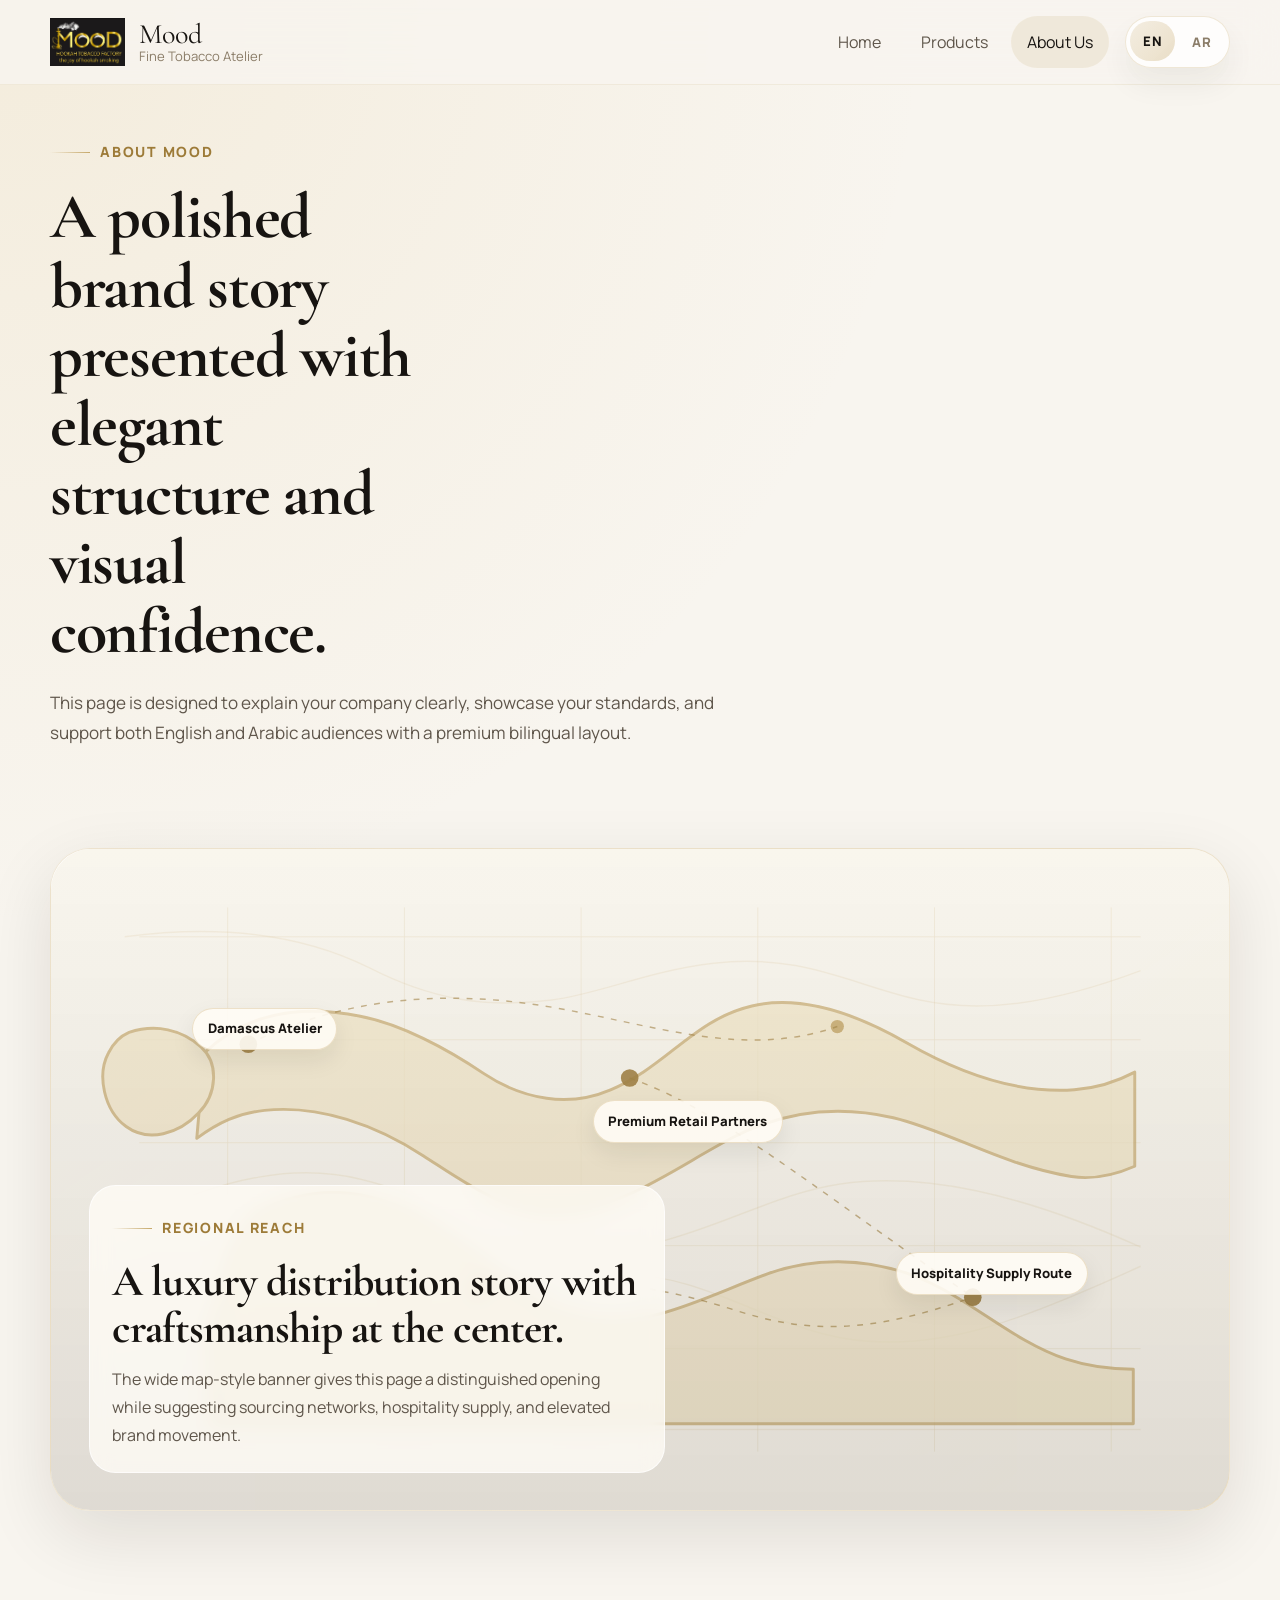
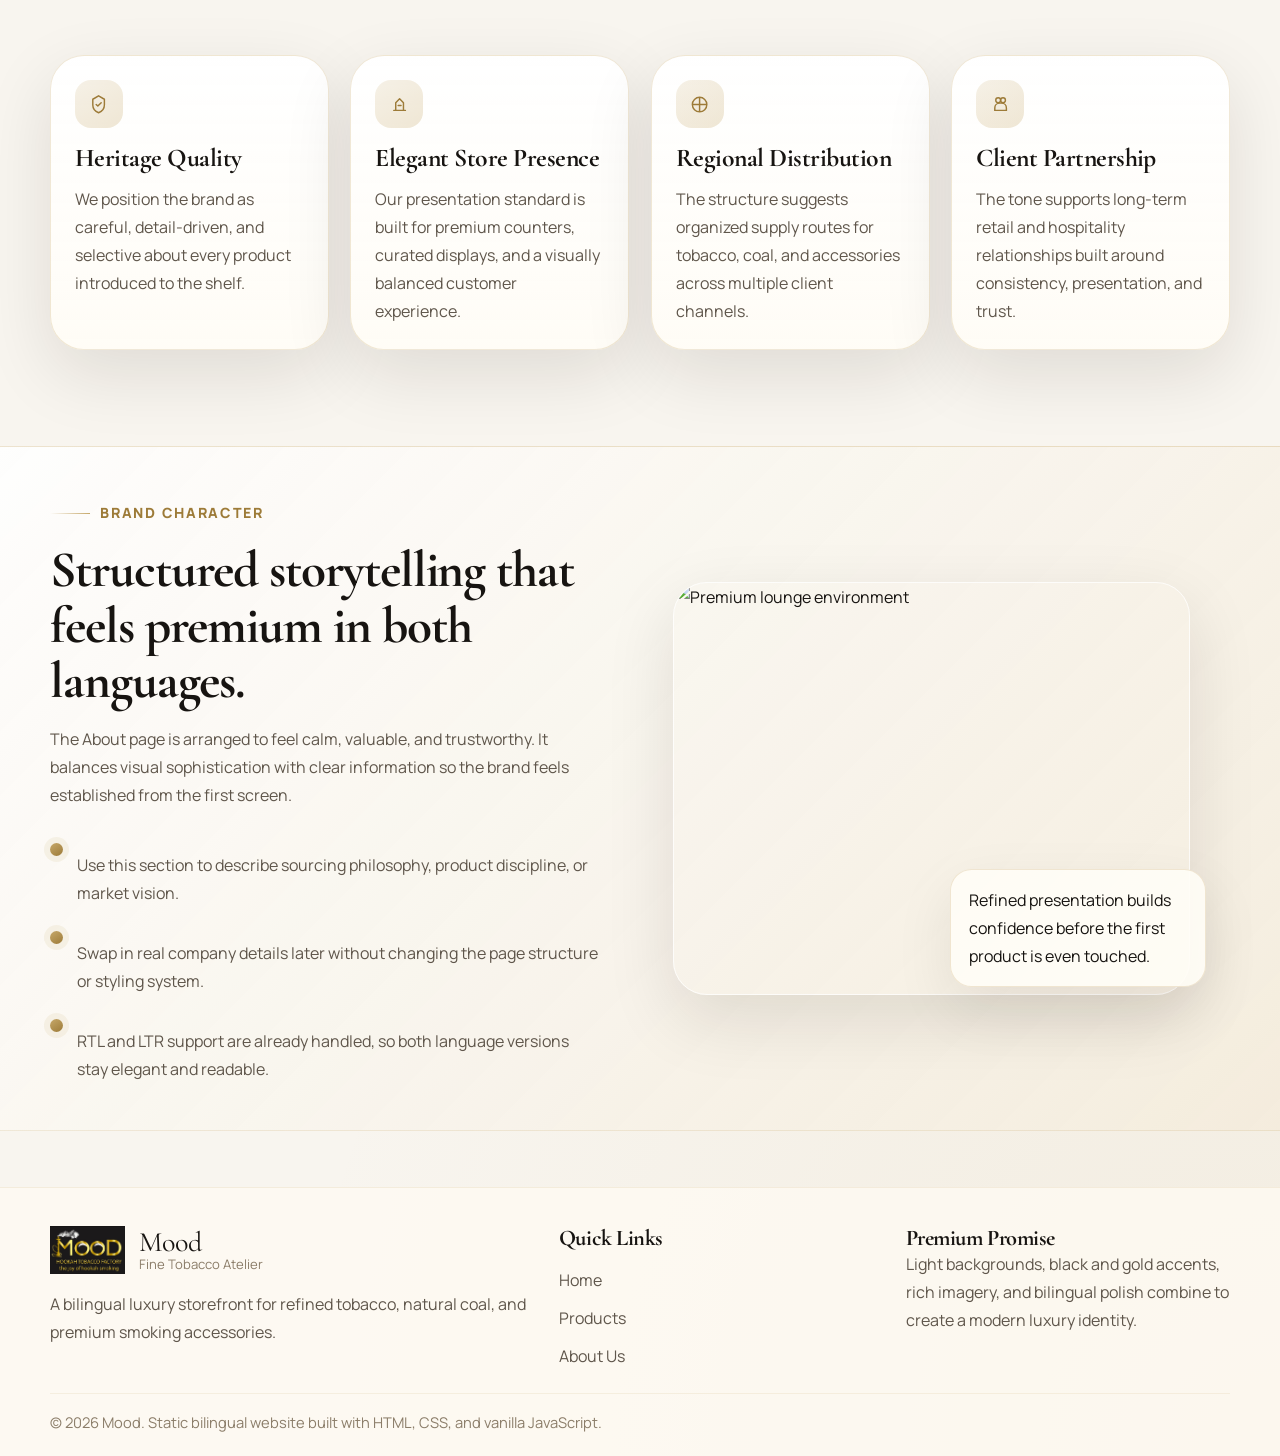
==== commit 6a5a65f2: "first committts" ====
--- a/about.html
+++ b/about.html
@@ -3,7 +3,7 @@
 <head>
   <meta charset="UTF-8">
   <meta name="viewport" content="width=device-width, initial-scale=1.0">
-  <title>Aurum Leaf | About Us</title>
+  <title>Mood | About Us</title>
   <link rel="preconnect" href="https://fonts.googleapis.com">
   <link rel="preconnect" href="https://fonts.gstatic.com" crossorigin>
   <link href="https://fonts.googleapis.com/css2?family=Cormorant+Garamond:wght@500;600;700&family=Manrope:wght@400;500;600;700;800&family=Tajawal:wght@400;500;700;800&display=swap" rel="stylesheet">
@@ -13,10 +13,10 @@
 <body data-page="about">
   <header class="site-header">
     <div class="container header-shell">
-      <a class="brand" href="index.html" aria-label="Aurum Leaf">
-        <span class="brand-mark">AL</span>
+      <a class="brand" href="index.html" aria-label="Mood">
+        <span class="brand-mark"><img src="images/logo.jpeg" alt="Mood logo"></span>
         <span class="brand-copy">
-          <span class="brand-name">Aurum Leaf</span>
+          <span class="brand-name">Mood</span>
           <span class="brand-tagline" data-i18n="nav.brandTagline">Fine Tobacco Atelier</span>
         </span>
       </a>
@@ -61,7 +61,7 @@
       <div class="container">
         <div class="page-hero__shell reveal">
           <div class="page-hero__copy">
-            <span class="eyebrow" data-i18n="about.hero.eyebrow">About Aurum Leaf</span>
+            <span class="eyebrow" data-i18n="about.hero.eyebrow">About Mood</span>
             <h1 data-i18n="about.hero.title">A polished brand story presented with elegant structure and visual confidence.</h1>
             <p class="lead lead--compact" data-i18n="about.hero.text">This page is designed to explain your company clearly, showcase your standards, and support both English and Arabic audiences with a premium bilingual layout.</p>
           </div>
@@ -179,10 +179,10 @@
   <footer class="site-footer">
     <div class="container footer-grid">
       <div>
-        <a class="brand brand--footer" href="index.html" aria-label="Aurum Leaf">
-          <span class="brand-mark">AL</span>
+        <a class="brand brand--footer" href="index.html" aria-label="Mood">
+          <span class="brand-mark"><img src="images/logo.jpeg" alt="Mood logo"></span>
           <span class="brand-copy">
-            <span class="brand-name">Aurum Leaf</span>
+            <span class="brand-name">Mood</span>
             <span class="brand-tagline" data-i18n="nav.brandTagline">Fine Tobacco Atelier</span>
           </span>
         </a>
--- a/style.css
+++ b/style.css
@@ -163,15 +163,15 @@
 .brand-mark {
   display: grid;
   place-items: center;
-  inline-size: 2.85rem;
-  block-size: 2.85rem;
-  border-radius: 50%;
-  background: linear-gradient(145deg, #231d12, #6b5430 65%, #d4ba85);
-  color: #fff7e8;
-  font-family: var(--font-display);
-  font-size: 1.2rem;
-  letter-spacing: 0.08em;
-  box-shadow: inset 0 1px 0 rgba(255, 255, 255, 0.25), 0 12px 24px rgba(35, 29, 18, 0.18);
+  flex: 0 0 auto;
+  inline-size: auto;
+  block-size: auto;
+}
+
+.brand-mark img {
+  inline-size: auto;
+  block-size: 3rem;
+  object-fit: contain;
 }
 
 .brand-copy {
@@ -285,6 +285,13 @@
 .header-actions {
   display: flex;
   align-items: center;
+  flex-wrap: wrap;
+  gap: 0.75rem;
+}
+
+.button--compact {
+  min-inline-size: auto;
+  padding: 0.82rem 1.15rem;
 }
 
 .lang-switcher {
@@ -1005,16 +1012,6 @@
   align-items: center;
   justify-content: space-between;
   gap: 0.8rem;
-}
-
-.detail-counter {
-  padding: 0.45rem 0.8rem;
-  border-radius: var(--radius-full);
-  background: rgba(255, 252, 246, 0.88);
-  border: 1px solid rgba(198, 168, 106, 0.24);
-  color: var(--text);
-  font-size: 0.84rem;
-  font-weight: 800;
 }
 
 .detail-controls {
@@ -1291,6 +1288,10 @@
   grid-template-columns: repeat(4, minmax(0, 1fr));
 }
 
+.info-grid--contact {
+  grid-template-columns: repeat(3, minmax(0, 1fr));
+}
+
 .story-point {
   display: flex;
   align-items: flex-start;
@@ -1363,6 +1364,28 @@
 .footer-copy {
   color: var(--text-muted);
   font-size: 0.92rem;
+}
+
+.flash-wrap {
+  padding-top: 1rem;
+}
+
+.flash {
+  padding: 1rem 1.2rem;
+  border: 1px solid var(--border);
+  border-radius: 1.2rem;
+  background: rgba(255, 255, 255, 0.88);
+  box-shadow: var(--shadow-soft);
+}
+
+.flash--success {
+  border-color: rgba(52, 127, 88, 0.24);
+  color: #2d6f4e;
+}
+
+.flash--error {
+  border-color: rgba(182, 83, 83, 0.24);
+  color: #a54848;
 }
 
 .reveal {
@@ -1508,6 +1531,7 @@
 
   .hero-visual {
     min-height: 31rem;
+    overflow: hidden;
   }
 
   .hero-card--large {
@@ -1554,6 +1578,7 @@
 
   .hero-visual {
     min-height: 26rem;
+    overflow: hidden;
   }
 
   .hero-card--large {
